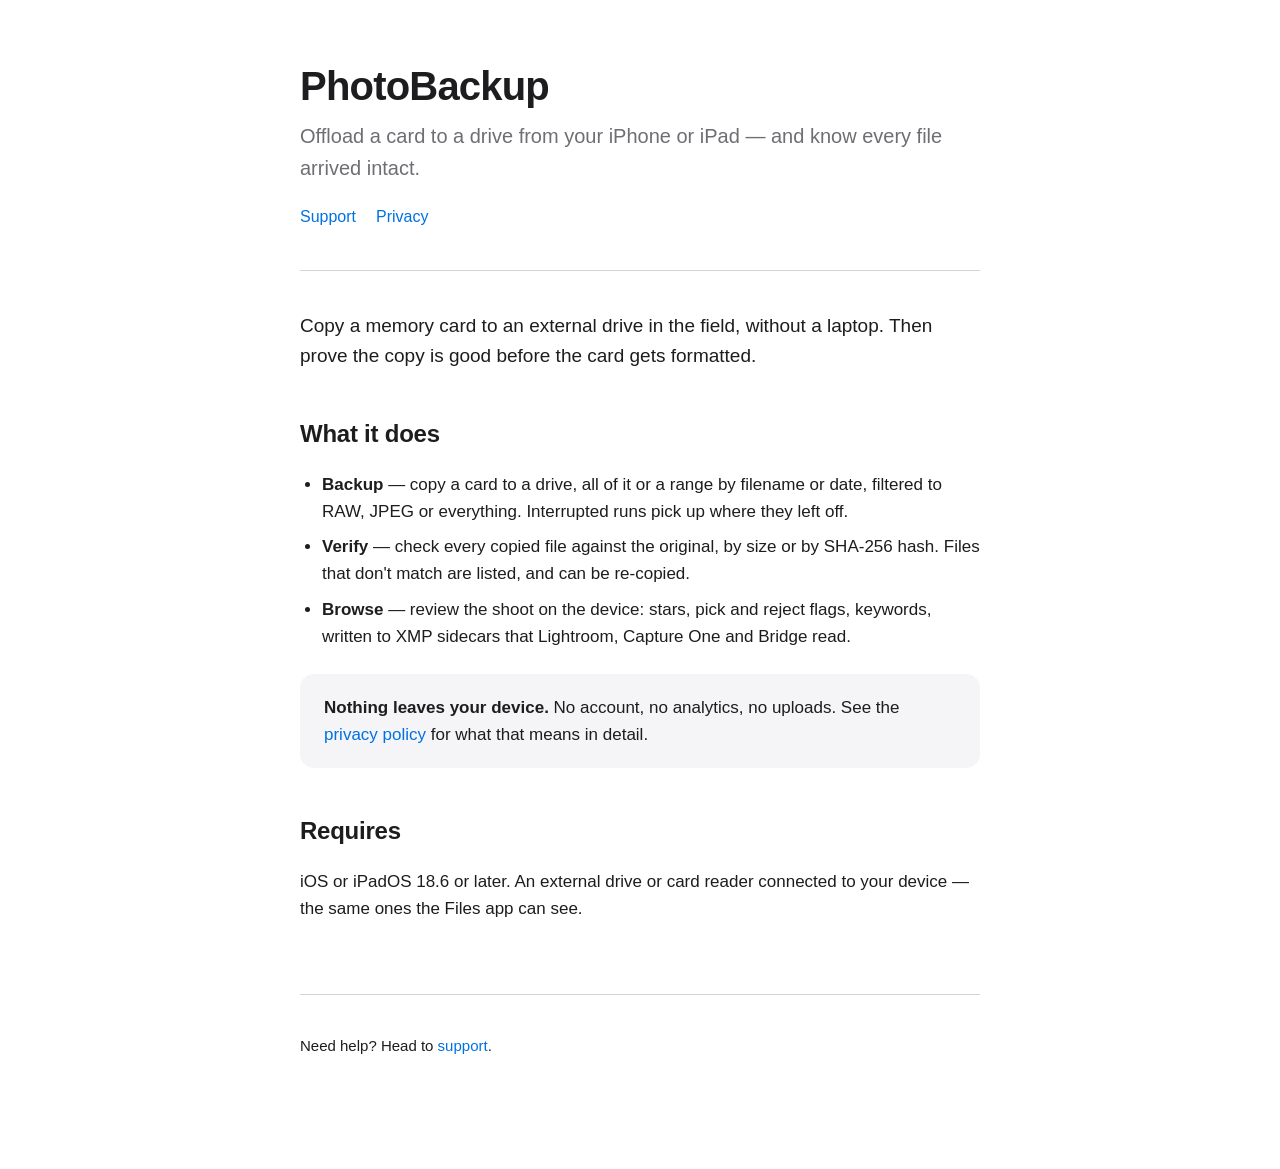
==== index.html @ acd2e941 "Privacy policy and support pages Co-Authored-By: Claude Opus 5 (1M context) <noreply@anthropic.com>" ====
<!doctype html>
<html lang="en">
<head>
<meta charset="utf-8">
<meta name="viewport" content="width=device-width, initial-scale=1">
<title>PhotoBackup</title>
<meta name="description" content="Back up a memory card to a drive from your iPhone or iPad, verify every file arrived intact, and cull the results.">
<link rel="stylesheet" href="style.css">
</head>
<body>
<div class="wrap">

<header>
    <h1>PhotoBackup</h1>
    <p class="tagline">Offload a card to a drive from your iPhone or iPad — and know every file arrived intact.</p>
    <nav>
        <a href="support.html">Support</a>
        <a href="privacy.html">Privacy</a>
    </nav>
</header>

<p class="lead">Copy a memory card to an external drive in the field, without a laptop. Then prove the copy is good before the card gets formatted.</p>

<h2>What it does</h2>
<ul>
    <li><strong>Backup</strong> — copy a card to a drive, all of it or a range by filename or date, filtered to RAW, JPEG or everything. Interrupted runs pick up where they left off.</li>
    <li><strong>Verify</strong> — check every copied file against the original, by size or by SHA-256 hash. Files that don't match are listed, and can be re-copied.</li>
    <li><strong>Browse</strong> — review the shoot on the device: stars, pick and reject flags, keywords, written to XMP sidecars that Lightroom, Capture One and Bridge read.</li>
</ul>

<div class="card">
    <p><strong>Nothing leaves your device.</strong> No account, no analytics, no uploads. See the <a href="privacy.html">privacy policy</a> for what that means in detail.</p>
</div>

<h2>Requires</h2>
<p>iOS or iPadOS 18.6 or later. An external drive or card reader connected to your device — the same ones the Files app can see.</p>

<footer>
    <p>Need help? Head to <a href="support.html">support</a>.</p>
</footer>

</div>
</body>
</html>
---- style.css ----
:root {
    --bg: #ffffff;
    --surface: #f5f5f7;
    --text: #1d1d1f;
    --muted: #6e6e73;
    --accent: #0071e3;
    --line: #d2d2d7;
}

@media (prefers-color-scheme: dark) {
    :root {
        --bg: #000000;
        --surface: #1c1c1e;
        --text: #f5f5f7;
        --muted: #98989d;
        --accent: #2997ff;
        --line: #38383a;
    }
}

* { box-sizing: border-box; }

body {
    margin: 0;
    padding: 0 24px 96px;
    background: var(--bg);
    color: var(--text);
    font: 17px/1.6 -apple-system, BlinkMacSystemFont, "Segoe UI", Roboto,
          Helvetica, Arial, sans-serif;
    -webkit-font-smoothing: antialiased;
}

.wrap { max-width: 680px; margin: 0 auto; }

header {
    padding: 64px 0 40px;
    border-bottom: 1px solid var(--line);
    margin-bottom: 40px;
}

h1 { font-size: 40px; line-height: 1.1; letter-spacing: -0.02em; margin: 0 0 12px; }
h2 { font-size: 24px; letter-spacing: -0.01em; margin: 44px 0 12px; }
h3 { font-size: 19px; margin: 32px 0 8px; }

.tagline { color: var(--muted); font-size: 20px; margin: 0; }
.meta { color: var(--muted); font-size: 15px; margin: 8px 0 0; }

p, li { color: var(--text); }
ul { padding-left: 22px; }
li { margin-bottom: 8px; }

a { color: var(--accent); text-decoration: none; }
a:hover { text-decoration: underline; }

nav { margin-top: 20px; display: flex; gap: 20px; flex-wrap: wrap; }
nav a { font-size: 16px; }

.card {
    background: var(--surface);
    border-radius: 14px;
    padding: 20px 24px;
    margin: 24px 0;
}

.card p:first-child { margin-top: 0; }
.card p:last-child { margin-bottom: 0; }

.lead { font-size: 19px; }

footer {
    margin-top: 72px;
    padding-top: 24px;
    border-top: 1px solid var(--line);
    color: var(--muted);
    font-size: 15px;
}

code {
    background: var(--surface);
    padding: 2px 6px;
    border-radius: 5px;
    font-size: 15px;
}
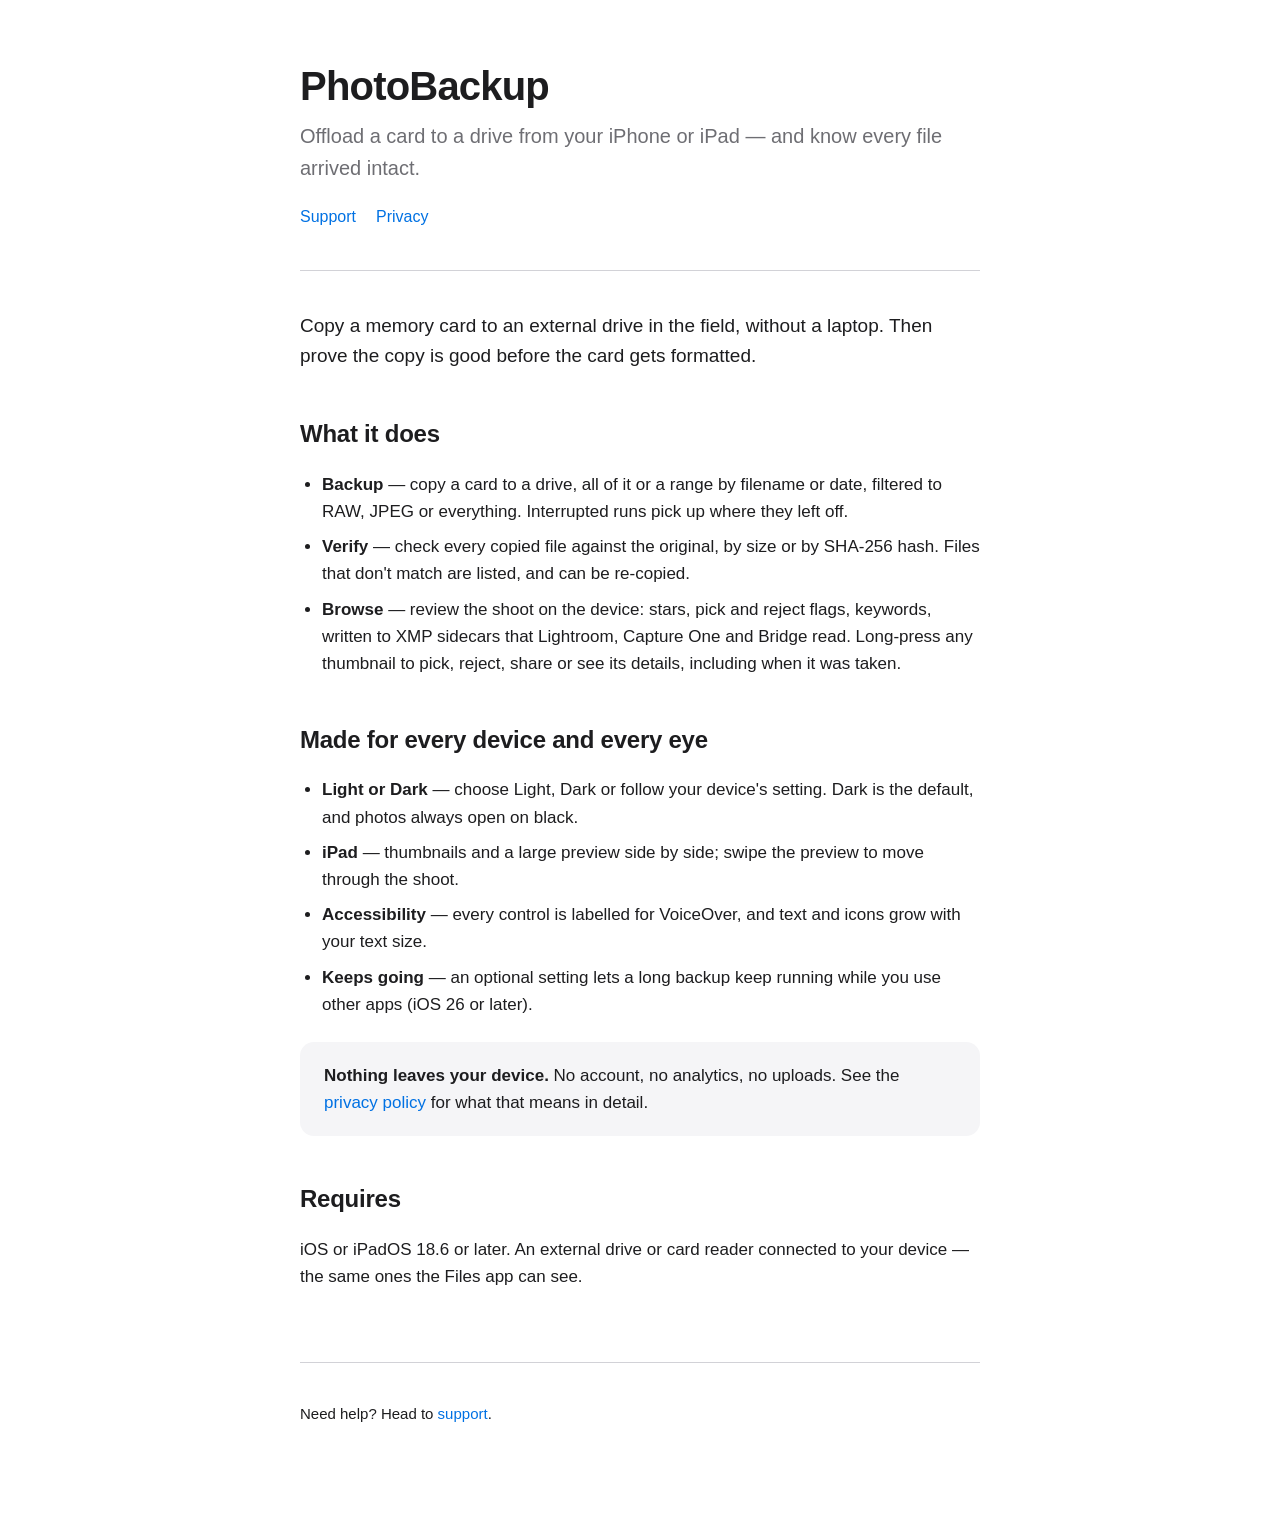
==== commit d1aac853: "Describe appearance, accessibility, iPad and background features" ====
--- a/index.html
+++ b/index.html
@@ -25,7 +25,15 @@
 <ul>
     <li><strong>Backup</strong> — copy a card to a drive, all of it or a range by filename or date, filtered to RAW, JPEG or everything. Interrupted runs pick up where they left off.</li>
     <li><strong>Verify</strong> — check every copied file against the original, by size or by SHA-256 hash. Files that don't match are listed, and can be re-copied.</li>
-    <li><strong>Browse</strong> — review the shoot on the device: stars, pick and reject flags, keywords, written to XMP sidecars that Lightroom, Capture One and Bridge read.</li>
+    <li><strong>Browse</strong> — review the shoot on the device: stars, pick and reject flags, keywords, written to XMP sidecars that Lightroom, Capture One and Bridge read. Long-press any thumbnail to pick, reject, share or see its details, including when it was taken.</li>
+</ul>
+
+<h2>Made for every device and every eye</h2>
+<ul>
+    <li><strong>Light or Dark</strong> — choose Light, Dark or follow your device's setting. Dark is the default, and photos always open on black.</li>
+    <li><strong>iPad</strong> — thumbnails and a large preview side by side; swipe the preview to move through the shoot.</li>
+    <li><strong>Accessibility</strong> — every control is labelled for VoiceOver, and text and icons grow with your text size.</li>
+    <li><strong>Keeps going</strong> — an optional setting lets a long backup keep running while you use other apps (iOS&nbsp;26 or later).</li>
 </ul>
 
 <div class="card">
